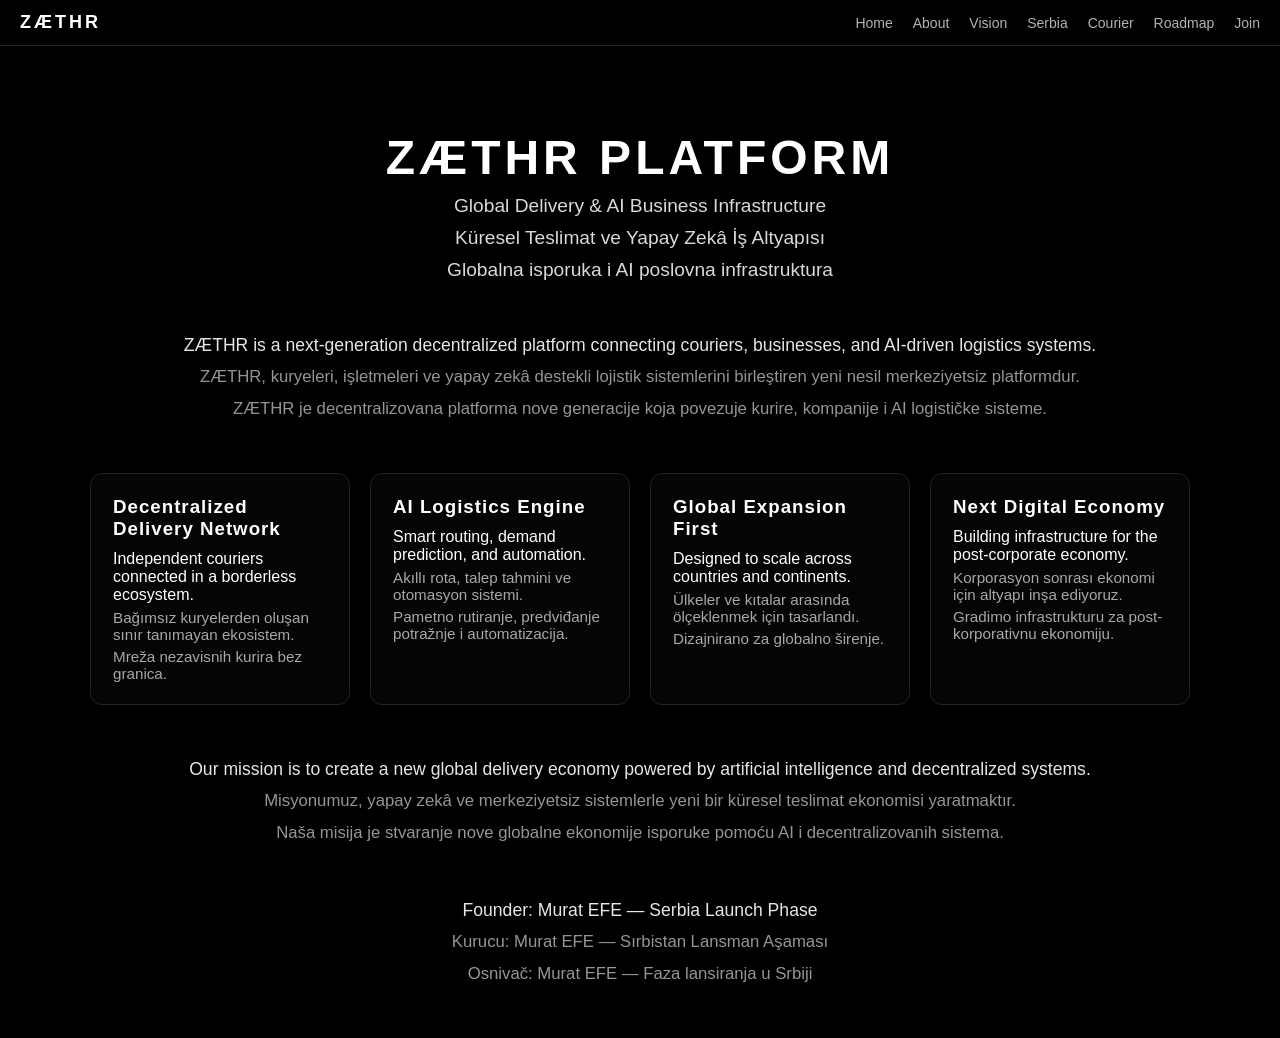
==== index.html @ 527ddbfb "Update index.html" ====
<!DOCTYPE html>
<html lang="en">
<head>
<title>ZÆTHR Platform — Global Delivery & AI Infrastructure</title>
<meta charset="UTF-8">
<meta name="viewport" content="width=device-width, initial-scale=1">

<style>
* {
  margin: 0;
  padding: 0;
  box-sizing: border-box;
}

body {
  background: #000;
  color: #fff;
  font-family: Arial, sans-serif;
  padding-top: 90px;
}

/* NAVBAR */
.navbar {
  position: fixed;
  top: 0;
  left: 0;
  width: 100%;
  background: black;
  padding: 12px 20px;
  display: flex;
  justify-content: space-between;
  align-items: center;
  border-bottom: 1px solid #222;
  z-index: 9999;
}

.logo {
  font-weight: bold;
  letter-spacing: 3px;
  font-size: 18px;
}

.menu {
  display: flex;
  gap: 20px;
}

.menu a {
  text-decoration: none;
  color: white;
  opacity: 0.7;
  font-size: 14px;
  transition: 0.2s;
}

.menu a:hover {
  opacity: 1;
}

/* HERO */
.hero {
  text-align: center;
  margin-top: 40px;
}

.hero h1 {
  font-size: 3em;
  letter-spacing: 4px;
}

.hero p {
  margin-top: 10px;
  font-size: 1.2em;
  opacity: 0.85;
}

/* SECTIONS */
.section {
  max-width: 1000px;
  margin: 50px auto;
  text-align: center;
  font-size: 1.1em;
  line-height: 1.6;
  opacity: 0.9;
}

.lang {
  font-size: 0.95em;
  opacity: 0.65;
  margin-top: 5px;
}

/* FEATURES */
.features {
  display: grid;
  grid-template-columns: repeat(auto-fit, minmax(250px, 1fr));
  gap: 20px;
  max-width: 1100px;
  margin: 40px auto;
}

.feature-box {
  border: 1px solid #222;
  padding: 22px;
  border-radius: 12px;
  background: rgba(255,255,255,0.02);
}

.feature-box h3 {
  margin-bottom: 10px;
  letter-spacing: 1px;
}
</style>
</head>

<body>

<!-- NAVBAR -->
<div class="navbar">
  <div class="logo">ZÆTHR</div>
  <div class="menu">
    <a href="index.html">Home</a>
    <a href="about.html">About</a>
    <a href="vision.html">Vision</a>
    <a href="serbia.html">Serbia</a>
    <a href="courier.html">Courier</a>
    <a href="roadmap.html">Roadmap</a>
    <a href="contact.html">Join</a>
  </div>
</div>

<!-- HERO -->
<div class="hero">
  <h1>ZÆTHR PLATFORM</h1>
  <p>Global Delivery & AI Business Infrastructure</p>
  <p class="lang">Küresel Teslimat ve Yapay Zekâ İş Altyapısı</p>
  <p class="lang">Globalna isporuka i AI poslovna infrastruktura</p>
</div>

<!-- INTRO -->
<div class="section">
  <p>ZÆTHR is a next-generation decentralized platform connecting couriers, businesses, and AI-driven logistics systems.</p>
  <p class="lang">ZÆTHR, kuryeleri, işletmeleri ve yapay zekâ destekli lojistik sistemlerini birleştiren yeni nesil merkeziyetsiz platformdur.</p>
  <p class="lang">ZÆTHR je decentralizovana platforma nove generacije koja povezuje kurire, kompanije i AI logističke sisteme.</p>
</div>

<!-- FEATURES -->
<div class="features">

  <div class="feature-box">
    <h3>Decentralized Delivery Network</h3>
    <p>Independent couriers connected in a borderless ecosystem.</p>
    <p class="lang">Bağımsız kuryelerden oluşan sınır tanımayan ekosistem.</p>
    <p class="lang">Mreža nezavisnih kurira bez granica.</p>
  </div>

  <div class="feature-box">
    <h3>AI Logistics Engine</h3>
    <p>Smart routing, demand prediction, and automation.</p>
    <p class="lang">Akıllı rota, talep tahmini ve otomasyon sistemi.</p>
    <p class="lang">Pametno rutiranje, predviđanje potražnje i automatizacija.</p>
  </div>

  <div class="feature-box">
    <h3>Global Expansion First</h3>
    <p>Designed to scale across countries and continents.</p>
    <p class="lang">Ülkeler ve kıtalar arasında ölçeklenmek için tasarlandı.</p>
    <p class="lang">Dizajnirano za globalno širenje.</p>
  </div>

  <div class="feature-box">
    <h3>Next Digital Economy</h3>
    <p>Building infrastructure for the post-corporate economy.</p>
    <p class="lang">Korporasyon sonrası ekonomi için altyapı inşa ediyoruz.</p>
    <p class="lang">Gradimo infrastrukturu za post-korporativnu ekonomiju.</p>
  </div>

</div>

<!-- MISSION -->
<div class="section">
  <p>Our mission is to create a new global delivery economy powered by artificial intelligence and decentralized systems.</p>
  <p class="lang">Misyonumuz, yapay zekâ ve merkeziyetsiz sistemlerle yeni bir küresel teslimat ekonomisi yaratmaktır.</p>
  <p class="lang">Naša misija je stvaranje nove globalne ekonomije isporuke pomoću AI i decentralizovanih sistema.</p>
</div>

<!-- FOUNDER -->
<div class="section">
  <p>Founder: Murat EFE — Serbia Launch Phase</p>
  <p class="lang">Kurucu: Murat EFE — Sırbistan Lansman Aşaması</p>
  <p class="lang">Osnivač: Murat EFE — Faza lansiranja u Srbiji</p>
</div>

</body>
</html>
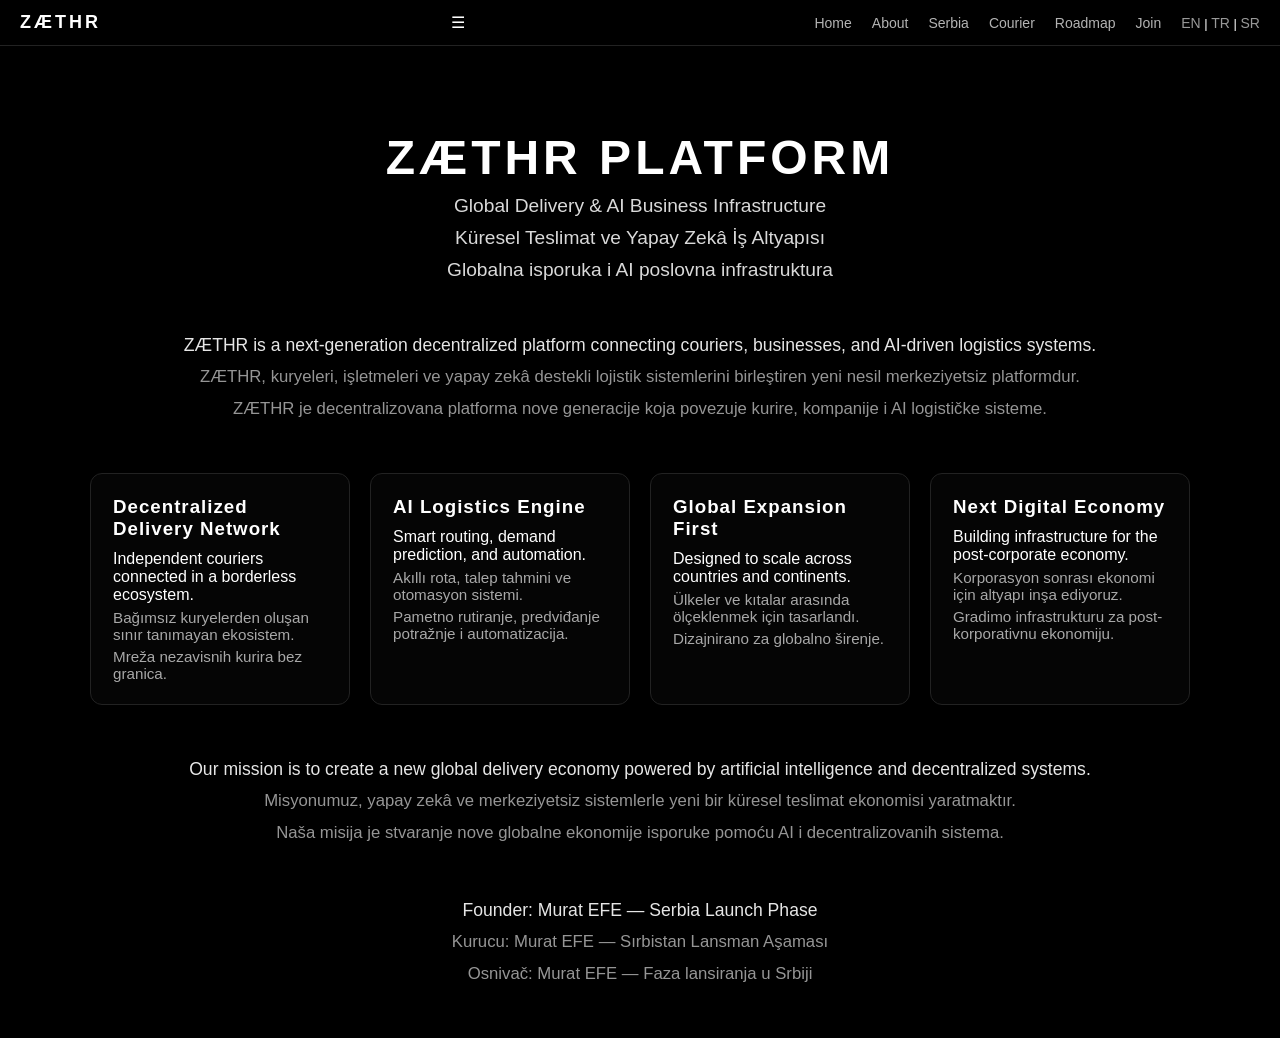
==== commit 0a95942e: "Update index.html" ====
--- a/index.html
+++ b/index.html
@@ -110,6 +110,19 @@
   margin-bottom: 10px;
   letter-spacing: 1px;
 }
+  .lang-switch {
+  font-size: 13px;
+}
+
+.lang-switch a {
+  color: white;
+  text-decoration: none;
+  opacity: 0.6;
+}
+
+.lang-switch a:hover {
+  opacity: 1;
+}
 </style>
 </head>
 
@@ -118,14 +131,22 @@
 <!-- NAVBAR -->
 <div class="navbar">
   <div class="logo">ZÆTHR</div>
-  <div class="menu">
+
+  <div class="hamburger" onclick="toggleMenu()">☰</div>
+
+  <div class="menu" id="menuLinks">
     <a href="index.html">Home</a>
     <a href="about.html">About</a>
-    <a href="vision.html">Vision</a>
     <a href="serbia.html">Serbia</a>
     <a href="courier.html">Courier</a>
     <a href="roadmap.html">Roadmap</a>
     <a href="contact.html">Join</a>
+
+    <div class="lang-switch">
+      <a href="index.html">EN</a> |
+      <a href="index-tr.html">TR</a> |
+      <a href="index-sr.html">SR</a>
+    </div>
   </div>
 </div>
 
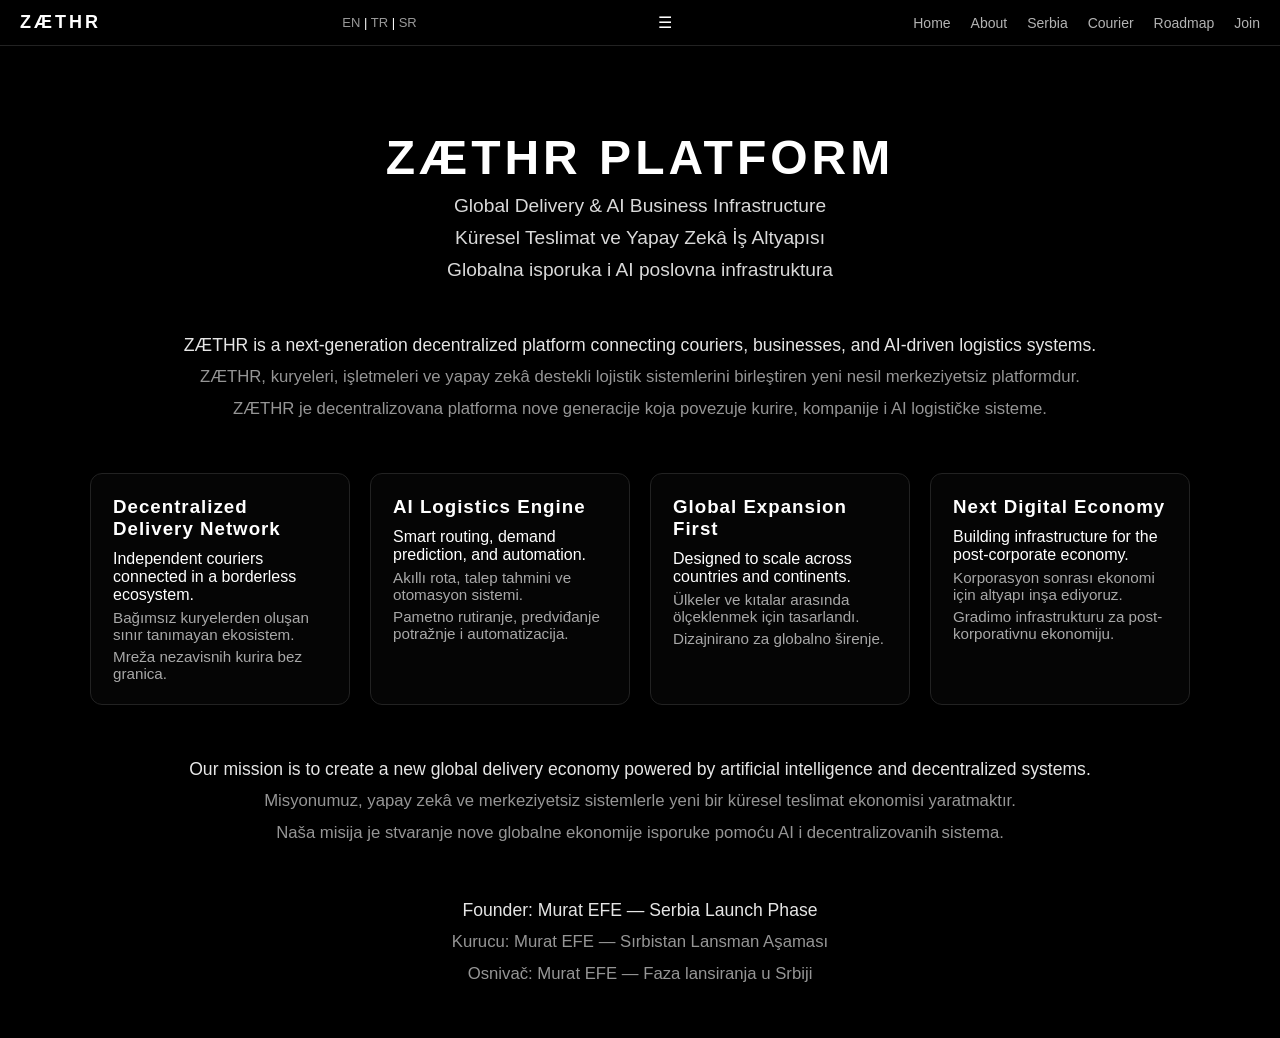
==== commit 3c868720: "Update index.html" ====
--- a/index.html
+++ b/index.html
@@ -132,6 +132,12 @@
 <div class="navbar">
   <div class="logo">ZÆTHR</div>
 
+  <div class="lang-switch">
+    <a href="#">EN</a> | 
+    <a href="#">TR</a> | 
+    <a href="#">SR</a>
+  </div>
+
   <div class="hamburger" onclick="toggleMenu()">☰</div>
 
   <div class="menu" id="menuLinks">
@@ -141,12 +147,6 @@
     <a href="courier.html">Courier</a>
     <a href="roadmap.html">Roadmap</a>
     <a href="contact.html">Join</a>
-
-    <div class="lang-switch">
-      <a href="index.html">EN</a> |
-      <a href="index-tr.html">TR</a> |
-      <a href="index-sr.html">SR</a>
-    </div>
   </div>
 </div>
 
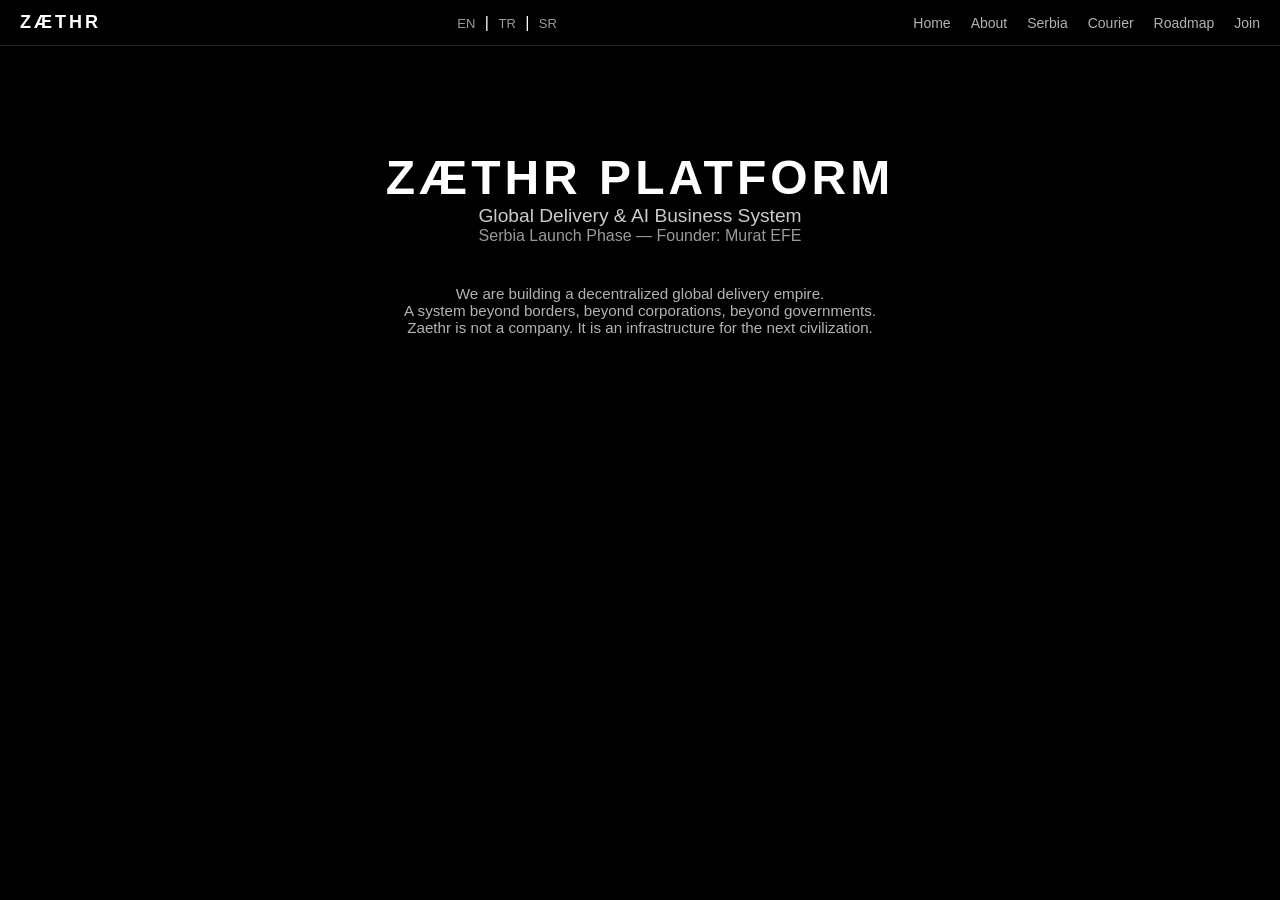
==== commit 23e091d0: "Update index.html" ====
--- a/index.html
+++ b/index.html
@@ -1,7 +1,7 @@
 <!DOCTYPE html>
 <html lang="en">
 <head>
-<title>ZÆTHR Platform — Global Delivery & AI Infrastructure</title>
+<title>ZÆTHR Platform</title>
 <meta charset="UTF-8">
 <meta name="viewport" content="width=device-width, initial-scale=1">
 
@@ -13,17 +13,18 @@
 }
 
 body {
-  background: #000;
-  color: #fff;
+  background: black;
+  color: white;
   font-family: Arial, sans-serif;
+  text-align: center;
   padding-top: 90px;
+  overflow-x: hidden;
 }
 
 /* NAVBAR */
 .navbar {
   position: fixed;
   top: 0;
-  left: 0;
   width: 100%;
   background: black;
   padding: 12px 20px;
@@ -40,88 +41,100 @@
   font-size: 18px;
 }
 
+/* MENU */
 .menu {
   display: flex;
   gap: 20px;
 }
 
 .menu a {
+  color: white;
   text-decoration: none;
-  color: white;
+  font-size: 14px;
   opacity: 0.7;
-  font-size: 14px;
-  transition: 0.2s;
 }
 
 .menu a:hover {
   opacity: 1;
 }
 
-/* HERO */
-.hero {
-  text-align: center;
-  margin-top: 40px;
-}
-
-.hero h1 {
-  font-size: 3em;
-  letter-spacing: 4px;
-}
-
-.hero p {
-  margin-top: 10px;
-  font-size: 1.2em;
-  opacity: 0.85;
-}
-
-/* SECTIONS */
-.section {
-  max-width: 1000px;
-  margin: 50px auto;
-  text-align: center;
-  font-size: 1.1em;
-  line-height: 1.6;
-  opacity: 0.9;
-}
-
-.lang {
-  font-size: 0.95em;
-  opacity: 0.65;
-  margin-top: 5px;
-}
-
-/* FEATURES */
-.features {
-  display: grid;
-  grid-template-columns: repeat(auto-fit, minmax(250px, 1fr));
-  gap: 20px;
-  max-width: 1100px;
-  margin: 40px auto;
-}
-
-.feature-box {
-  border: 1px solid #222;
-  padding: 22px;
-  border-radius: 12px;
-  background: rgba(255,255,255,0.02);
-}
-
-.feature-box h3 {
-  margin-bottom: 10px;
-  letter-spacing: 1px;
-}
-  .lang-switch {
-  font-size: 13px;
-}
-
+/* LANGUAGE SWITCH */
 .lang-switch a {
   color: white;
   text-decoration: none;
+  font-size: 13px;
   opacity: 0.6;
+  margin: 0 5px;
+  cursor: pointer;
 }
 
 .lang-switch a:hover {
   opacity: 1;
+}
+
+/* HAMBURGER */
+.hamburger {
+  display: none;
+  font-size: 26px;
+  cursor: pointer;
+}
+
+/* MOBILE */
+@media (max-width: 768px) {
+  .menu {
+    display: none;
+    position: absolute;
+    top: 55px;
+    right: 15px;
+    background: black;
+    padding: 15px;
+    border: 1px solid #222;
+    border-radius: 10px;
+    flex-direction: column;
+    gap: 10px;
+  }
+
+  .hamburger {
+    display: block;
+  }
+
+  .lang-switch {
+    display: none;
+  }
+
+  .menu.show {
+    display: flex;
+  }
+}
+
+/* HERO */
+.hero {
+  margin-top: 60px;
+}
+
+.hero-title {
+  font-size: 3em;
+  letter-spacing: 4px;
+}
+
+.hero-sub {
+  font-size: 1.2em;
+  opacity: 0.8;
+}
+
+.hero-founder {
+  font-size: 1em;
+  opacity: 0.6;
+}
+
+/* MANIFEST */
+.manifest {
+  margin-top: 40px;
+  font-size: 0.95em;
+  opacity: 0.7;
+  max-width: 650px;
+  margin-left: auto;
+  margin-right: auto;
 }
 </style>
 </head>
@@ -132,85 +145,98 @@
 <div class="navbar">
   <div class="logo">ZÆTHR</div>
 
+  <!-- LANGUAGE -->
   <div class="lang-switch">
-    <a href="#">EN</a> | 
-    <a href="#">TR</a> | 
-    <a href="#">SR</a>
+    <a onclick="setLang('en')">EN</a> |
+    <a onclick="setLang('tr')">TR</a> |
+    <a onclick="setLang('sr')">SR</a>
   </div>
 
   <div class="hamburger" onclick="toggleMenu()">☰</div>
 
   <div class="menu" id="menuLinks">
-    <a href="index.html">Home</a>
-    <a href="about.html">About</a>
-    <a href="serbia.html">Serbia</a>
-    <a href="courier.html">Courier</a>
-    <a href="roadmap.html">Roadmap</a>
-    <a href="contact.html">Join</a>
+    <a data-key="home">Home</a>
+    <a data-key="about">About</a>
+    <a data-key="serbia">Serbia</a>
+    <a data-key="courier">Courier</a>
+    <a data-key="roadmap">Roadmap</a>
+    <a data-key="join">Join</a>
   </div>
 </div>
 
 <!-- HERO -->
 <div class="hero">
-  <h1>ZÆTHR PLATFORM</h1>
-  <p>Global Delivery & AI Business Infrastructure</p>
-  <p class="lang">Küresel Teslimat ve Yapay Zekâ İş Altyapısı</p>
-  <p class="lang">Globalna isporuka i AI poslovna infrastruktura</p>
+  <h1 class="hero-title" data-key="title">ZÆTHR PLATFORM</h1>
+  <p class="hero-sub" data-key="subtitle">Global Delivery & AI Business System</p>
+  <p class="hero-founder" data-key="founder">Serbia Launch Phase — Founder: Murat EFE</p>
 </div>
 
-<!-- INTRO -->
-<div class="section">
-  <p>ZÆTHR is a next-generation decentralized platform connecting couriers, businesses, and AI-driven logistics systems.</p>
-  <p class="lang">ZÆTHR, kuryeleri, işletmeleri ve yapay zekâ destekli lojistik sistemlerini birleştiren yeni nesil merkeziyetsiz platformdur.</p>
-  <p class="lang">ZÆTHR je decentralizovana platforma nove generacije koja povezuje kurire, kompanije i AI logističke sisteme.</p>
+<!-- MANIFEST -->
+<div class="manifest" data-key="manifest">
+We are building a decentralized global delivery empire.<br>
+A system beyond borders, beyond corporations, beyond governments.<br>
+Zaethr is not a company. It is an infrastructure for the next civilization.
 </div>
 
-<!-- FEATURES -->
-<div class="features">
-
-  <div class="feature-box">
-    <h3>Decentralized Delivery Network</h3>
-    <p>Independent couriers connected in a borderless ecosystem.</p>
-    <p class="lang">Bağımsız kuryelerden oluşan sınır tanımayan ekosistem.</p>
-    <p class="lang">Mreža nezavisnih kurira bez granica.</p>
-  </div>
-
-  <div class="feature-box">
-    <h3>AI Logistics Engine</h3>
-    <p>Smart routing, demand prediction, and automation.</p>
-    <p class="lang">Akıllı rota, talep tahmini ve otomasyon sistemi.</p>
-    <p class="lang">Pametno rutiranje, predviđanje potražnje i automatizacija.</p>
-  </div>
-
-  <div class="feature-box">
-    <h3>Global Expansion First</h3>
-    <p>Designed to scale across countries and continents.</p>
-    <p class="lang">Ülkeler ve kıtalar arasında ölçeklenmek için tasarlandı.</p>
-    <p class="lang">Dizajnirano za globalno širenje.</p>
-  </div>
-
-  <div class="feature-box">
-    <h3>Next Digital Economy</h3>
-    <p>Building infrastructure for the post-corporate economy.</p>
-    <p class="lang">Korporasyon sonrası ekonomi için altyapı inşa ediyoruz.</p>
-    <p class="lang">Gradimo infrastrukturu za post-korporativnu ekonomiju.</p>
-  </div>
-
-</div>
-
-<!-- MISSION -->
-<div class="section">
-  <p>Our mission is to create a new global delivery economy powered by artificial intelligence and decentralized systems.</p>
-  <p class="lang">Misyonumuz, yapay zekâ ve merkeziyetsiz sistemlerle yeni bir küresel teslimat ekonomisi yaratmaktır.</p>
-  <p class="lang">Naša misija je stvaranje nove globalne ekonomije isporuke pomoću AI i decentralizovanih sistema.</p>
-</div>
-
-<!-- FOUNDER -->
-<div class="section">
-  <p>Founder: Murat EFE — Serbia Launch Phase</p>
-  <p class="lang">Kurucu: Murat EFE — Sırbistan Lansman Aşaması</p>
-  <p class="lang">Osnivač: Murat EFE — Faza lansiranja u Srbiji</p>
-</div>
+<script>
+// HAMBURGER
+function toggleMenu() {
+  document.getElementById("menuLinks").classList.toggle("show");
+}
+
+// LANGUAGE DATA
+const translations = {
+  en: {
+    home: "Home",
+    about: "About",
+    serbia: "Serbia",
+    courier: "Courier",
+    roadmap: "Roadmap",
+    join: "Join",
+    title: "ZÆTHR PLATFORM",
+    subtitle: "Global Delivery & AI Business System",
+    founder: "Serbia Launch Phase — Founder: Murat EFE",
+    manifest: "We are building a decentralized global delivery empire.<br>A system beyond borders, beyond corporations, beyond governments.<br>Zaethr is not a company. It is an infrastructure for the next civilization."
+  },
+  tr: {
+    home: "Ana Sayfa",
+    about: "Hakkımızda",
+    serbia: "Sırbistan",
+    courier: "Kurye Sistemi",
+    roadmap: "Yol Haritası",
+    join: "Katıl",
+    title: "ZÆTHR PLATFORMU",
+    subtitle: "Global Teslimat ve Yapay Zeka İş Sistemi",
+    founder: "Sırbistan Lansmanı — Kurucu: Murat EFE",
+    manifest: "Merkeziyetsiz küresel bir teslimat imparatorluğu kuruyoruz.<br>Sınırların, şirketlerin ve hükümetlerin ötesinde bir sistem.<br>Zaethr bir şirket değil. Gelecek medeniyet için bir altyapıdır."
+  },
+  sr: {
+    home: "Početna",
+    about: "O Nama",
+    serbia: "Srbija",
+    courier: "Kurir Sistem",
+    roadmap: "Plan",
+    join: "Pridruži se",
+    title: "ZÆTHR PLATFORMA",
+    subtitle: "Globalni sistem dostave i AI biznisa",
+    founder: "Lansiranje u Srbiji — Osnivač: Murat EFE",
+    manifest: "Gradimo decentralizovano globalno carstvo dostave.<br>Sistem izvan granica, korporacija i vlada.<br>Zaethr nije kompanija. To je infrastruktura za sledeću civilizaciju."
+  }
+};
+
+// SET LANGUAGE
+function setLang(lang) {
+  localStorage.setItem("lang", lang);
+  document.querySelectorAll("[data-key]").forEach(el => {
+    const key = el.getAttribute("data-key");
+    el.innerHTML = translations[lang][key];
+  });
+}
+
+// AUTO LOAD LANGUAGE
+const savedLang = localStorage.getItem("lang") || "en";
+setLang(savedLang);
+</script>
 
 </body>
 </html>
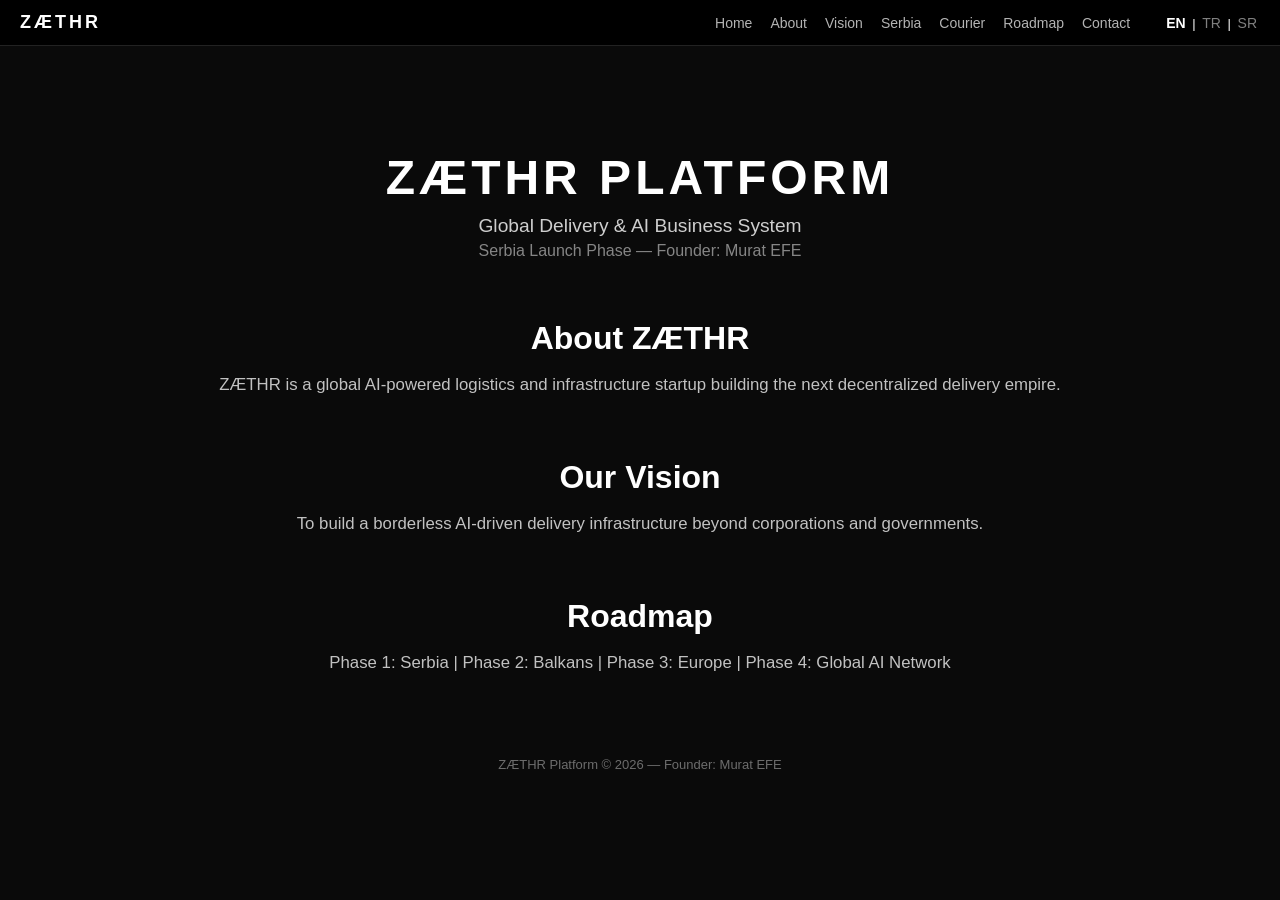
==== commit 7bee4e2f: "Update index.html" ====
--- a/index.html
+++ b/index.html
@@ -13,7 +13,7 @@
 }
 
 body {
-  background: black;
+  background: #0a0a0a;
   color: white;
   font-family: Arial, sans-serif;
   text-align: center;
@@ -25,8 +25,9 @@
 .navbar {
   position: fixed;
   top: 0;
+  left: 0;
   width: 100%;
-  background: black;
+  background: rgba(0,0,0,0.95);
   padding: 12px 20px;
   display: flex;
   justify-content: space-between;
@@ -41,17 +42,17 @@
   font-size: 18px;
 }
 
-/* MENU */
 .menu {
   display: flex;
-  gap: 20px;
+  gap: 18px;
 }
 
 .menu a {
+  text-decoration: none;
   color: white;
-  text-decoration: none;
+  opacity: 0.7;
   font-size: 14px;
-  opacity: 0.7;
+  transition: 0.2s;
 }
 
 .menu a:hover {
@@ -59,17 +60,22 @@
 }
 
 /* LANGUAGE SWITCH */
+.lang-switch {
+  font-size: 13px;
+  margin-left: 15px;
+}
+
 .lang-switch a {
+  cursor: pointer;
   color: white;
+  opacity: 0.5;
+  margin: 0 3px;
   text-decoration: none;
-  font-size: 13px;
-  opacity: 0.6;
-  margin: 0 5px;
-  cursor: pointer;
-}
-
-.lang-switch a:hover {
+}
+
+.lang-switch a.active {
   opacity: 1;
+  font-weight: bold;
 }
 
 /* HAMBURGER */
@@ -79,12 +85,12 @@
   cursor: pointer;
 }
 
-/* MOBILE */
+/* MOBILE MENU */
 @media (max-width: 768px) {
   .menu {
     display: none;
     position: absolute;
-    top: 55px;
+    top: 60px;
     right: 15px;
     background: black;
     padding: 15px;
@@ -97,14 +103,6 @@
   .hamburger {
     display: block;
   }
-
-  .lang-switch {
-    display: none;
-  }
-
-  .menu.show {
-    display: flex;
-  }
 }
 
 /* HERO */
@@ -120,21 +118,44 @@
 .hero-sub {
   font-size: 1.2em;
   opacity: 0.8;
+  margin-top: 10px;
 }
 
 .hero-founder {
   font-size: 1em;
-  opacity: 0.6;
-}
-
-/* MANIFEST */
-.manifest {
-  margin-top: 40px;
-  font-size: 0.95em;
-  opacity: 0.7;
-  max-width: 650px;
-  margin-left: auto;
-  margin-right: auto;
+  opacity: 0.5;
+  margin-top: 5px;
+}
+
+/* SECTIONS */
+.section {
+  max-width: 900px;
+  margin: 60px auto;
+  padding: 0 20px;
+}
+
+.section h2 {
+  font-size: 2em;
+  margin-bottom: 15px;
+}
+
+.section p {
+  font-size: 1.05em;
+  opacity: 0.75;
+  line-height: 1.6;
+}
+
+/* FOOTER */
+.footer {
+  margin-top: 80px;
+  font-size: 13px;
+  opacity: 0.4;
+  padding-bottom: 20px;
+}
+
+/* MOBILE MENU SHOW */
+.menu.show {
+  display: flex !important;
 }
 </style>
 </head>
@@ -145,98 +166,71 @@
 <div class="navbar">
   <div class="logo">ZÆTHR</div>
 
-  <!-- LANGUAGE -->
-  <div class="lang-switch">
-    <a onclick="setLang('en')">EN</a> |
-    <a onclick="setLang('tr')">TR</a> |
-    <a onclick="setLang('sr')">SR</a>
-  </div>
-
   <div class="hamburger" onclick="toggleMenu()">☰</div>
 
   <div class="menu" id="menuLinks">
-    <a data-key="home">Home</a>
-    <a data-key="about">About</a>
-    <a data-key="serbia">Serbia</a>
-    <a data-key="courier">Courier</a>
-    <a data-key="roadmap">Roadmap</a>
-    <a data-key="join">Join</a>
+    <a href="index.html" data-lang="nav_home">Home</a>
+    <a href="about.html" data-lang="nav_about">About</a>
+    <a href="vision.html" data-lang="nav_vision">Vision</a>
+    <a href="serbia.html" data-lang="nav_serbia">Serbia</a>
+    <a href="courier.html" data-lang="nav_courier">Courier</a>
+    <a href="roadmap.html" data-lang="nav_roadmap">Roadmap</a>
+    <a href="contact.html" data-lang="nav_contact">Contact</a>
+
+    <!-- LANGUAGE BUTTONS -->
+    <div class="lang-switch">
+      <a onclick="setLang('en')" id="btn-en" class="lang-btn">EN</a> |
+      <a onclick="setLang('tr')" id="btn-tr" class="lang-btn">TR</a> |
+      <a onclick="setLang('sr')" id="btn-sr" class="lang-btn">SR</a>
+    </div>
   </div>
 </div>
 
 <!-- HERO -->
 <div class="hero">
-  <h1 class="hero-title" data-key="title">ZÆTHR PLATFORM</h1>
-  <p class="hero-sub" data-key="subtitle">Global Delivery & AI Business System</p>
-  <p class="hero-founder" data-key="founder">Serbia Launch Phase — Founder: Murat EFE</p>
-</div>
-
-<!-- MANIFEST -->
-<div class="manifest" data-key="manifest">
-We are building a decentralized global delivery empire.<br>
-A system beyond borders, beyond corporations, beyond governments.<br>
-Zaethr is not a company. It is an infrastructure for the next civilization.
-</div>
-
+  <h1 class="hero-title" data-lang="hero_title">ZÆTHR PLATFORM</h1>
+  <p class="hero-sub" data-lang="hero_sub">Global Delivery & AI Business System</p>
+  <p class="hero-founder" data-lang="hero_founder">Serbia Launch Phase — Founder: Murat EFE</p>
+</div>
+
+<!-- ABOUT PREVIEW -->
+<div class="section">
+  <h2 data-lang="about_title">About ZÆTHR</h2>
+  <p data-lang="about_text"></p>
+</div>
+
+<!-- VISION PREVIEW -->
+<div class="section">
+  <h2 data-lang="vision_title">Our Vision</h2>
+  <p data-lang="vision_text"></p>
+</div>
+
+<!-- ROADMAP PREVIEW -->
+<div class="section">
+  <h2 data-lang="roadmap_title">Roadmap</h2>
+  <p data-lang="roadmap_text"></p>
+</div>
+
+<!-- FOOTER -->
+<div class="footer">
+  ZÆTHR Platform © 2026 — Founder: Murat EFE
+</div>
+
+<!-- MENU SCRIPT -->
 <script>
-// HAMBURGER
 function toggleMenu() {
   document.getElementById("menuLinks").classList.toggle("show");
 }
 
-// LANGUAGE DATA
-const translations = {
-  en: {
-    home: "Home",
-    about: "About",
-    serbia: "Serbia",
-    courier: "Courier",
-    roadmap: "Roadmap",
-    join: "Join",
-    title: "ZÆTHR PLATFORM",
-    subtitle: "Global Delivery & AI Business System",
-    founder: "Serbia Launch Phase — Founder: Murat EFE",
-    manifest: "We are building a decentralized global delivery empire.<br>A system beyond borders, beyond corporations, beyond governments.<br>Zaethr is not a company. It is an infrastructure for the next civilization."
-  },
-  tr: {
-    home: "Ana Sayfa",
-    about: "Hakkımızda",
-    serbia: "Sırbistan",
-    courier: "Kurye Sistemi",
-    roadmap: "Yol Haritası",
-    join: "Katıl",
-    title: "ZÆTHR PLATFORMU",
-    subtitle: "Global Teslimat ve Yapay Zeka İş Sistemi",
-    founder: "Sırbistan Lansmanı — Kurucu: Murat EFE",
-    manifest: "Merkeziyetsiz küresel bir teslimat imparatorluğu kuruyoruz.<br>Sınırların, şirketlerin ve hükümetlerin ötesinde bir sistem.<br>Zaethr bir şirket değil. Gelecek medeniyet için bir altyapıdır."
-  },
-  sr: {
-    home: "Početna",
-    about: "O Nama",
-    serbia: "Srbija",
-    courier: "Kurir Sistem",
-    roadmap: "Plan",
-    join: "Pridruži se",
-    title: "ZÆTHR PLATFORMA",
-    subtitle: "Globalni sistem dostave i AI biznisa",
-    founder: "Lansiranje u Srbiji — Osnivač: Murat EFE",
-    manifest: "Gradimo decentralizovano globalno carstvo dostave.<br>Sistem izvan granica, korporacija i vlada.<br>Zaethr nije kompanija. To je infrastruktura za sledeću civilizaciju."
-  }
-};
-
-// SET LANGUAGE
-function setLang(lang) {
-  localStorage.setItem("lang", lang);
-  document.querySelectorAll("[data-key]").forEach(el => {
-    const key = el.getAttribute("data-key");
-    el.innerHTML = translations[lang][key];
+document.querySelectorAll("#menuLinks a").forEach(link => {
+  link.addEventListener("click", () => {
+    document.getElementById("menuLinks").classList.remove("show");
   });
-}
-
-// AUTO LOAD LANGUAGE
-const savedLang = localStorage.getItem("lang") || "en";
-setLang(savedLang);
+});
 </script>
+
+<!-- LANGUAGE SYSTEM -->
+<script src="lang.js"></script>
 
 </body>
 </html>
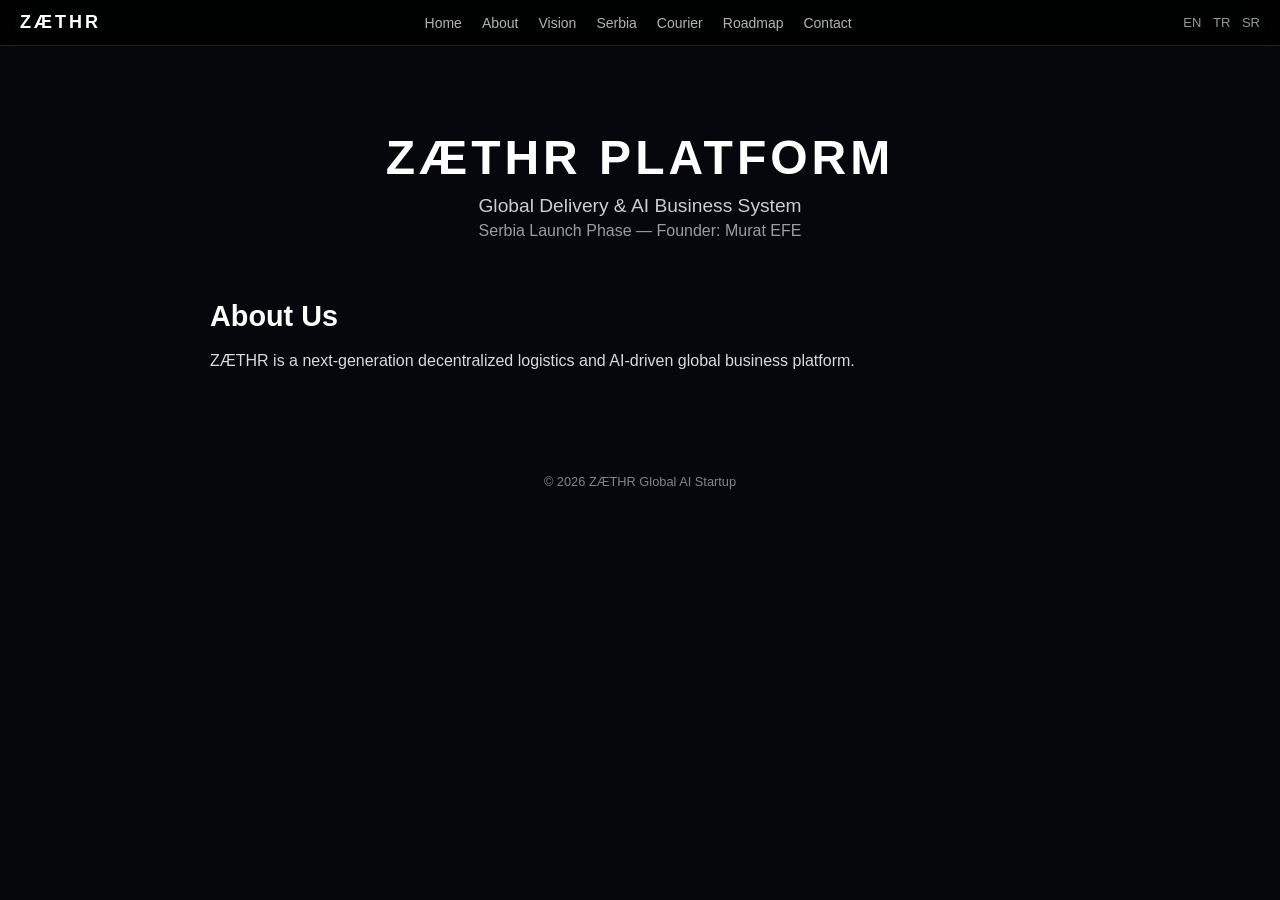
==== commit 9c7c77cb: "Update index.html" ====
--- a/index.html
+++ b/index.html
@@ -5,232 +5,56 @@
 <meta charset="UTF-8">
 <meta name="viewport" content="width=device-width, initial-scale=1">
 
-<style>
-* {
-  margin: 0;
-  padding: 0;
-  box-sizing: border-box;
-}
-
-body {
-  background: #0a0a0a;
-  color: white;
-  font-family: Arial, sans-serif;
-  text-align: center;
-  padding-top: 90px;
-  overflow-x: hidden;
-}
-
-/* NAVBAR */
-.navbar {
-  position: fixed;
-  top: 0;
-  left: 0;
-  width: 100%;
-  background: rgba(0,0,0,0.95);
-  padding: 12px 20px;
-  display: flex;
-  justify-content: space-between;
-  align-items: center;
-  border-bottom: 1px solid #222;
-  z-index: 9999;
-}
-
-.logo {
-  font-weight: bold;
-  letter-spacing: 3px;
-  font-size: 18px;
-}
-
-.menu {
-  display: flex;
-  gap: 18px;
-}
-
-.menu a {
-  text-decoration: none;
-  color: white;
-  opacity: 0.7;
-  font-size: 14px;
-  transition: 0.2s;
-}
-
-.menu a:hover {
-  opacity: 1;
-}
-
-/* LANGUAGE SWITCH */
-.lang-switch {
-  font-size: 13px;
-  margin-left: 15px;
-}
-
-.lang-switch a {
-  cursor: pointer;
-  color: white;
-  opacity: 0.5;
-  margin: 0 3px;
-  text-decoration: none;
-}
-
-.lang-switch a.active {
-  opacity: 1;
-  font-weight: bold;
-}
-
-/* HAMBURGER */
-.hamburger {
-  display: none;
-  font-size: 26px;
-  cursor: pointer;
-}
-
-/* MOBILE MENU */
-@media (max-width: 768px) {
-  .menu {
-    display: none;
-    position: absolute;
-    top: 60px;
-    right: 15px;
-    background: black;
-    padding: 15px;
-    border: 1px solid #222;
-    border-radius: 10px;
-    flex-direction: column;
-    gap: 10px;
-  }
-
-  .hamburger {
-    display: block;
-  }
-}
-
-/* HERO */
-.hero {
-  margin-top: 60px;
-}
-
-.hero-title {
-  font-size: 3em;
-  letter-spacing: 4px;
-}
-
-.hero-sub {
-  font-size: 1.2em;
-  opacity: 0.8;
-  margin-top: 10px;
-}
-
-.hero-founder {
-  font-size: 1em;
-  opacity: 0.5;
-  margin-top: 5px;
-}
-
-/* SECTIONS */
-.section {
-  max-width: 900px;
-  margin: 60px auto;
-  padding: 0 20px;
-}
-
-.section h2 {
-  font-size: 2em;
-  margin-bottom: 15px;
-}
-
-.section p {
-  font-size: 1.05em;
-  opacity: 0.75;
-  line-height: 1.6;
-}
-
-/* FOOTER */
-.footer {
-  margin-top: 80px;
-  font-size: 13px;
-  opacity: 0.4;
-  padding-bottom: 20px;
-}
-
-/* MOBILE MENU SHOW */
-.menu.show {
-  display: flex !important;
-}
-</style>
+<link rel="stylesheet" href="style.css">
+<script src="lang.js"></script>
 </head>
 
 <body>
 
-<!-- NAVBAR -->
 <div class="navbar">
   <div class="logo">ZÆTHR</div>
 
+  <div class="menu" id="menuLinks">
+    <a href="index.html">Home</a>
+    <a href="about.html">About</a>
+    <a href="vision.html">Vision</a>
+    <a href="serbia.html">Serbia</a>
+    <a href="courier.html">Courier</a>
+    <a href="roadmap.html">Roadmap</a>
+    <a href="contact.html">Contact</a>
+  </div>
+
+  <div class="lang-switch">
+    <a onclick="setLang('en')">EN</a>
+    <a onclick="setLang('tr')">TR</a>
+    <a onclick="setLang('sr')">SR</a>
+  </div>
+
   <div class="hamburger" onclick="toggleMenu()">☰</div>
-
-  <div class="menu" id="menuLinks">
-    <a href="index.html" data-lang="nav_home">Home</a>
-    <a href="about.html" data-lang="nav_about">About</a>
-    <a href="vision.html" data-lang="nav_vision">Vision</a>
-    <a href="serbia.html" data-lang="nav_serbia">Serbia</a>
-    <a href="courier.html" data-lang="nav_courier">Courier</a>
-    <a href="roadmap.html" data-lang="nav_roadmap">Roadmap</a>
-    <a href="contact.html" data-lang="nav_contact">Contact</a>
-
-    <!-- LANGUAGE BUTTONS -->
-    <div class="lang-switch">
-      <a onclick="setLang('en')" id="btn-en" class="lang-btn">EN</a> |
-      <a onclick="setLang('tr')" id="btn-tr" class="lang-btn">TR</a> |
-      <a onclick="setLang('sr')" id="btn-sr" class="lang-btn">SR</a>
-    </div>
-  </div>
 </div>
 
-<!-- HERO -->
 <div class="hero">
-  <h1 class="hero-title" data-lang="hero_title">ZÆTHR PLATFORM</h1>
-  <p class="hero-sub" data-lang="hero_sub">Global Delivery & AI Business System</p>
-  <p class="hero-founder" data-lang="hero_founder">Serbia Launch Phase — Founder: Murat EFE</p>
+  <h1 class="hero-title" data-lang="title">ZÆTHR PLATFORM</h1>
+  <p class="hero-sub" data-lang="sub"></p>
+  <p class="hero-founder" data-lang="founder"></p>
 </div>
 
-<!-- ABOUT PREVIEW -->
 <div class="section">
-  <h2 data-lang="about_title">About ZÆTHR</h2>
-  <p data-lang="about_text"></p>
+  <h2 data-lang="about"></h2>
+  <p data-lang="aboutText"></p>
 </div>
 
-<!-- VISION PREVIEW -->
-<div class="section">
-  <h2 data-lang="vision_title">Our Vision</h2>
-  <p data-lang="vision_text"></p>
-</div>
+<footer>
+© 2026 ZÆTHR Global AI Startup
+</footer>
 
-<!-- ROADMAP PREVIEW -->
-<div class="section">
-  <h2 data-lang="roadmap_title">Roadmap</h2>
-  <p data-lang="roadmap_text"></p>
-</div>
-
-<!-- FOOTER -->
-<div class="footer">
-  ZÆTHR Platform © 2026 — Founder: Murat EFE
-</div>
-
-<!-- MENU SCRIPT -->
 <script>
 function toggleMenu() {
   document.getElementById("menuLinks").classList.toggle("show");
 }
 
-document.querySelectorAll("#menuLinks a").forEach(link => {
-  link.addEventListener("click", () => {
-    document.getElementById("menuLinks").classList.remove("show");
-  });
-});
+setLang("en");
 </script>
-
-<!-- LANGUAGE SYSTEM -->
-<script src="lang.js"></script>
 
 </body>
 </html>
--- a/style.css
+++ b/style.css
@@ -0,0 +1,151 @@
+* {
+  margin: 0;
+  padding: 0;
+  box-sizing: border-box;
+}
+
+body {
+  background: #05070c;
+  color: #ffffff;
+  font-family: Arial, Helvetica, sans-serif;
+  text-align: center;
+  padding-top: 90px;
+  overflow-x: hidden;
+}
+
+/* NAVBAR */
+.navbar {
+  position: fixed;
+  top: 0;
+  left: 0;
+  width: 100%;
+  background: rgba(0,0,0,0.85);
+  backdrop-filter: blur(10px);
+  padding: 12px 20px;
+  display: flex;
+  justify-content: space-between;
+  align-items: center;
+  border-bottom: 1px solid #222;
+  z-index: 9999;
+}
+
+.logo {
+  font-weight: bold;
+  letter-spacing: 3px;
+  font-size: 18px;
+}
+
+.menu {
+  display: flex;
+  gap: 20px;
+}
+
+.menu a {
+  text-decoration: none;
+  color: white;
+  opacity: 0.7;
+  font-size: 14px;
+  transition: 0.2s;
+}
+
+.menu a:hover {
+  opacity: 1;
+}
+
+/* HAMBURGER */
+.hamburger {
+  display: none;
+  font-size: 26px;
+  cursor: pointer;
+  color: white;
+}
+
+/* MOBILE MENU */
+@media (max-width: 768px) {
+  .menu {
+    display: none;
+    position: absolute;
+    top: 60px;
+    right: 15px;
+    background: #000;
+    padding: 15px;
+    border: 1px solid #222;
+    border-radius: 10px;
+    flex-direction: column;
+    gap: 10px;
+  }
+
+  .hamburger {
+    display: block;
+  }
+}
+
+.menu.show {
+  display: flex !important;
+}
+
+/* LANGUAGE SWITCH */
+.lang-switch {
+  font-size: 13px;
+}
+
+.lang-switch a {
+  cursor: pointer;
+  color: white;
+  margin-left: 8px;
+  opacity: 0.6;
+  text-decoration: none;
+}
+
+.lang-switch a:hover {
+  opacity: 1;
+}
+
+/* HERO */
+.hero {
+  margin-top: 40px;
+}
+
+.hero-title {
+  font-size: 3em;
+  letter-spacing: 4px;
+}
+
+.hero-sub {
+  font-size: 1.2em;
+  opacity: 0.8;
+  margin-top: 10px;
+}
+
+.hero-founder {
+  font-size: 1em;
+  opacity: 0.6;
+  margin-top: 5px;
+}
+
+/* CONTENT */
+.section {
+  max-width: 900px;
+  margin: 60px auto;
+  padding: 0 20px;
+  text-align: left;
+}
+
+.section h2 {
+  font-size: 1.8em;
+  margin-bottom: 15px;
+}
+
+.section p {
+  font-size: 1em;
+  opacity: 0.85;
+  line-height: 1.6;
+}
+
+/* FOOTER */
+footer {
+  margin-top: 80px;
+  padding: 20px;
+  font-size: 0.8em;
+  opacity: 0.5;
+}
